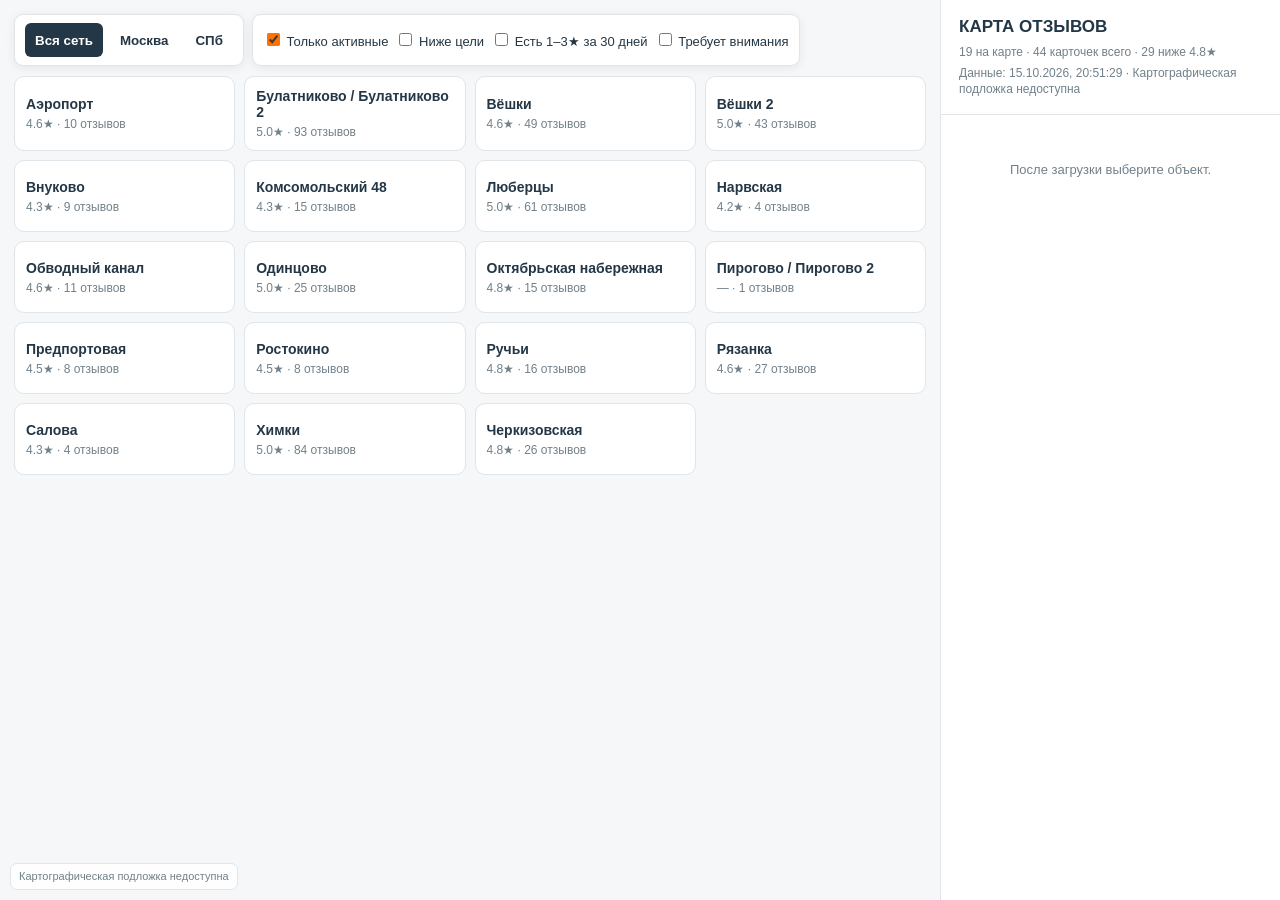
==== index.html @ 163bf8ac "Remove legacy Yandex JS fallback after Tiles migration" ====
<!doctype html>
<html lang="ru">
<head>
  <meta charset="utf-8">
  <meta name="viewport" content="width=device-width,initial-scale=1,viewport-fit=cover">
  <meta name="theme-color" content="#243746">
  <meta name="referrer" content="strict-origin-when-cross-origin">
  <link rel="preconnect" href="https://tiles.api-maps.yandex.ru" crossorigin>
  <link rel="preconnect" href="https://cdn.jsdelivr.net" crossorigin>
  <title>Карта отзывов</title>
  <style>
    :root{--navy:#243746;--orange:#ff7200;--text:#243746;--muted:#71808a;--line:#dfe5e9}
    *{box-sizing:border-box}
    html,body{margin:0;height:100%;font:13px/1.35 Arial,sans-serif;color:var(--text);background:#fff}
    body{overflow:hidden}
    .app{height:100%;display:grid;grid-template-columns:minmax(0,1fr) 340px}
    .map-wrap{position:relative;min-width:0;background:#edf1f3}
    #map{position:absolute;inset:0}
    .topbar{position:absolute;z-index:20;left:14px;top:14px;right:14px;display:flex;gap:8px;flex-wrap:wrap;pointer-events:none}
    .control{pointer-events:auto;background:#fff;border:1px solid var(--line);border-radius:9px;padding:8px 10px;box-shadow:0 2px 10px rgba(36,55,70,.08);display:flex;gap:7px;align-items:center}
    .control button{border:0;background:transparent;padding:7px 10px;border-radius:6px;color:var(--text);cursor:pointer;font-weight:700;min-height:34px}
    .control button.active{background:var(--navy);color:#fff}
    .control label{white-space:nowrap}.control input{accent-color:var(--orange)}
    .sidebar{border-left:1px solid var(--line);background:#fff;display:flex;flex-direction:column;min-width:0}
    .side-head{padding:16px 18px;border-bottom:1px solid var(--line)}
    .brand{font-weight:800;font-size:17px}.summary,.status{color:var(--muted);margin-top:5px;font-size:12px}
    .detail{padding:18px;overflow:auto;min-height:0}.empty{color:var(--muted);padding-top:28px;text-align:center}
    .name{font-size:19px;font-weight:800;margin-bottom:5px}
    .rating{display:flex;align-items:baseline;gap:8px;margin:12px 0}.rating strong{font-size:30px}.rating span{color:var(--muted)}
    .grid{display:grid;grid-template-columns:1fr auto;gap:8px 14px;margin:16px 0}.grid div:nth-child(odd){color:var(--muted)}
    .signal{border-radius:8px;padding:10px 12px;background:#fff3d6;color:#76590b;margin:12px 0}
    .links{display:flex;gap:8px;flex-wrap:wrap;margin-top:16px}.links a{display:inline-block;text-decoration:none;border-radius:7px;padding:9px 11px;font-weight:700}
    .links .primary{background:var(--orange);color:#fff}.links .secondary{background:#eef2f4;color:var(--text)}
    .marker{transform:translate(-50%,-50%);min-width:48px;height:38px;border:3px solid #fff;border-radius:21px;box-shadow:0 2px 8px rgba(0,0,0,.25);color:#fff;font:800 14px Arial;display:flex;flex-direction:column;justify-content:center;align-items:center;cursor:pointer;padding:2px 7px;user-select:none}
    .marker small{font-size:9px;font-weight:600;opacity:.92}.marker.green{background:#3f7d58}.marker.yellow{background:#c69728}.marker.orange{background:#d9772f}.marker.red{background:#b94a43}.marker.none{background:#77848d}
    .marker.selected{outline:3px solid var(--navy);outline-offset:2px}
    .loading{position:absolute;z-index:30;inset:0;background:linear-gradient(145deg,#f7f9fa,#edf2f4);display:flex;align-items:center;justify-content:center;padding:24px;transition:opacity .18s ease}
    .loading.done{opacity:0;pointer-events:none}.loader-card{width:min(430px,92%);background:#fff;border:1px solid var(--line);border-radius:16px;padding:26px;box-shadow:0 10px 32px rgba(36,55,70,.10);text-align:center}
    .spinner{width:42px;height:42px;margin:0 auto 16px;border-radius:50%;border:4px solid #e5eaed;border-top-color:var(--orange);animation:spin .8s linear infinite}
    .load-title{font-size:18px;font-weight:800}.load-sub{margin-top:7px;color:var(--muted);min-height:34px}.progress{height:7px;background:#edf1f3;border-radius:10px;overflow:hidden;margin-top:17px}.progress>div{height:100%;width:8%;background:var(--orange);transition:width .25s}
    .error{position:absolute;z-index:40;inset:20px;background:#fff;border:1px solid var(--line);border-radius:12px;padding:22px;overflow:auto}.hidden{display:none!important}
    .provider{position:absolute;z-index:15;left:10px;bottom:10px;background:rgba(255,255,255,.94);border:1px solid var(--line);border-radius:7px;padding:5px 8px;font-size:11px;color:var(--muted)}
    .yandex-branding{position:absolute;z-index:16;left:0;bottom:0;display:none;line-height:0}.yandex-branding.visible{display:block}.yandex-branding img{display:block;max-height:40px;width:auto}
    .open-in-maps{position:absolute;z-index:16;right:10px;bottom:10px;background:#fff;border:1px solid var(--line);border-radius:7px;padding:7px 9px;text-decoration:none;color:var(--text);font-weight:700;display:none}.open-in-maps.visible{display:block}
    .fallback-list{position:absolute;z-index:10;inset:0;background:#f5f7f8;padding:76px 14px 14px;overflow:auto}.fallback-grid{max-width:920px;margin:0 auto;display:grid;grid-template-columns:repeat(auto-fill,minmax(190px,1fr));gap:9px}
    .fallback-item{background:#fff;border:1px solid var(--line);border-radius:10px;padding:11px;text-align:left;cursor:pointer;color:var(--text);min-height:72px}.fallback-item.selected{outline:3px solid var(--navy);outline-offset:1px}.fallback-item strong{font-size:14px;display:block}.fallback-item span{display:block;margin-top:5px;color:var(--muted);font-size:12px}
    @keyframes spin{to{transform:rotate(360deg)}}@media(prefers-reduced-motion:reduce){.spinner{animation:none}}
    @media(max-width:760px){html,body{height:auto;min-height:100%;overflow:auto}.app{display:block;height:auto;min-height:100vh}.map-wrap{height:64vh;min-height:430px}.sidebar{border-left:0;border-top:1px solid var(--line);min-height:36vh}.topbar{left:8px;right:8px;top:8px;gap:6px}.control{max-width:100%;overflow:auto;padding:6px 8px}.control label{font-size:12px}.side-head{padding:13px 15px}.detail{padding:15px}}
  </style>
</head>
<body>
<div class="app">
  <div class="map-wrap">
    <div id="map"></div>
    <div id="fallbackList" class="fallback-list hidden"><div id="fallbackGrid" class="fallback-grid"></div></div>
    <a id="yandexLogo" class="yandex-branding" href="https://yandex.ru/maps/" target="_blank" rel="noopener" aria-label="Яндекс Карты"><img src="assets/yandex-logo.png" alt="Яндекс"></a>
    <a id="openMaps" class="open-in-maps" href="https://yandex.ru/maps/" target="_blank" rel="noopener">Открыть в Картах</a>
    <div id="provider" class="provider hidden"></div>
    <div id="loading" class="loading">
      <div class="loader-card">
        <div class="spinner"></div>
        <div id="loadTitle" class="load-title">Подготавливаю карту…</div>
        <div id="loadSub" class="load-sub">Загружаю данные.</div>
        <div class="progress"><div id="loadBar"></div></div>
      </div>
    </div>
    <div class="topbar">
      <div class="control" id="regions">
        <button data-region="all" class="active">Вся сеть</button>
        <button data-region="moscow">Москва</button>
        <button data-region="spb">СПб</button>
      </div>
      <div class="control">
        <label><input id="activeOnly" type="checkbox" checked> Только активные</label>
        <label><input id="below" type="checkbox"> Ниже цели</label>
        <label><input id="low30" type="checkbox"> Есть 1–3★ за 30 дней</label>
        <label><input id="attention" type="checkbox"> Требует внимания</label>
      </div>
    </div>
    <div id="error" class="error hidden"></div>
  </div>
  <aside class="sidebar">
    <div class="side-head">
      <div class="brand">КАРТА ОТЗЫВОВ</div>
      <div id="summary" class="summary">Загрузка данных…</div>
      <div id="status" class="status"></div>
    </div>
    <div id="detail" class="detail"><div class="empty">После загрузки выберите объект.</div></div>
  </aside>
</div>

<script type="module">
(() => {
  'use strict';
  const $=id=>document.getElementById(id);
  const REGION_VIEW={moscow:{center:[37.6173,55.7558],zoom:8.8},spb:{center:[30.3159,59.9391],zoom:8.8}};
  const state={data:null,map:null,maplibre:null,provider:'none',providerNote:'',markers:[],selected:null,region:'all'};
  const esc=v=>String(v==null?'':v).replace(/[&<>"']/g,m=>({'&':'&amp;','<':'&lt;','>':'&gt;','"':'&quot;',"'":'&#39;'}[m]));
  const sleep=ms=>new Promise(r=>setTimeout(r,ms));
  const setLoad=(title,pct,sub)=>{$('loadTitle').textContent=title;$('loadBar').style.width=Math.max(5,Math.min(100,Number(pct)||0))+'%';$('loadSub').textContent=sub||''};
  const providerNote=t=>{state.providerNote=t||'';$('provider').textContent=state.providerNote;$('provider').classList.toggle('hidden',!state.providerNote)};
  const urlFor=p=>'https://yandex.ru/maps/org/'+encodeURIComponent(String(p.id||''))+'/';
  const reviewsUrlFor=p=>urlFor(p)+'reviews/';

  async function loadData(){
    setLoad('Получаю объекты…',18,'Читаю последний опубликованный снимок.');
    const r=await fetch('map-data.json',{cache:'no-cache'});
    if(!r.ok)throw Error('Не удалось получить данные: HTTP '+r.status);
    const d=await r.json();
    if(d&&d.error)throw Error(String(d.error));
    if(!d||!Array.isArray(d.points)||!d.summary)throw Error('Неверный формат данных карты.');
    return d;
  }

  function applyOptions(){
    const o=state.data.options||{};
    $('activeOnly').checked=o.activeOnly!==false;
    state.region=['all','moscow','spb'].includes(String(o.region))?String(o.region):'all';
    [...$('regions').querySelectorAll('button[data-region]')].forEach(b=>b.classList.toggle('active',b.dataset.region===state.region));
  }

  function filtered(){
    const d=state.data;if(!d)return [];
    return d.points.filter(p=>{
      if(state.region!=='all'&&p.region!==state.region)return false;
      if($('activeOnly').checked&&!p.active)return false;
      if($('below').checked&&!(p.rating!=null&&p.rating<d.target))return false;
      if($('low30').checked&&!(Number(p.low30)>0))return false;
      if($('attention').checked&&!p.attention)return false;
      return true;
    });
  }

  function updateSummary(points){
    const sm=state.data.summary||{};
    $('summary').textContent=points.length+' на карте · '+Number(sm.total||state.data.points.length)+' карточек всего · '+Number(sm.below||0)+' ниже '+Number(state.data.target||4.8).toFixed(1)+'★';
    const parts=[];
    if(state.data.generatedAt){const dt=new Date(state.data.generatedAt);parts.push('Данные: '+dt.toLocaleString('ru-RU'))}
    if(state.providerNote)parts.push(state.providerNote);
    $('status').textContent=parts.join(' · ');
  }

  function selectPoint(p){
    state.selected=p;
    for(const x of state.markers)x.el&&x.el.classList.toggle('selected',String(x.p.id)===String(p.id));
    for(const x of $('fallbackGrid').querySelectorAll('[data-id]'))x.classList.toggle('selected',x.dataset.id===String(p.id));
    const rating=p.rating==null?'—':Number(p.rating).toFixed(1)+'★';
    $('detail').innerHTML=
      '<div class="name">'+esc(p.name)+'</div>'+
      '<div class="rating"><strong>'+rating+'</strong><span>'+(p.reviewCount==null?'нет данных':esc(p.reviewCount)+' отзывов')+'</span></div>'+
      '<div class="grid">'+
        '<div>Новых за 30 дней</div><b>'+Number(p.new30||0)+'</b>'+
        '<div>1–4★ за 30 дней</div><b>'+Number(p.below5_30||0)+'</b>'+
        '<div>1–3★ за 30 дней</div><b>'+Number(p.low30||0)+'</b>'+
        '<div>1–3★ без ответа</div><b>'+Number(p.lowNo||0)+'</b>'+
      '</div>'+
      (p.signal?'<div class="signal"><b>'+esc(p.signal)+'</b>'+(p.action?'<br>'+esc(p.action):'')+'</div>':'')+
      '<div class="links"><a class="primary" href="'+esc(p.url||urlFor(p))+'" target="_blank" rel="noopener">Открыть карточку</a>'+
      '<a class="secondary" href="'+esc(p.reviewsUrl||reviewsUrlFor(p))+'" target="_blank" rel="noopener">Отзывы</a></div>';
  }

  function markerElement(p){
    const el=document.createElement('button');el.type='button';el.className='marker '+(p.band||'none');el.title=p.name||'';
    el.innerHTML='<span>'+(p.rating==null?'—':Number(p.rating).toFixed(1))+'</span>'+(p.reviewCount==null?'':'<small>'+esc(p.reviewCount)+'</small>');
    el.addEventListener('click',()=>selectPoint(p));return el;
  }

  function clearMarkers(){
    for(const x of state.markers){try{x.marker.remove()}catch(_){}}
    state.markers=[];
  }

  function renderList(points){
    $('fallbackList').classList.remove('hidden');
    $('fallbackGrid').innerHTML='';
    for(const p of points){
      const b=document.createElement('button');b.type='button';b.className='fallback-item';b.dataset.id=String(p.id);
      b.innerHTML='<strong>'+esc(p.name)+'</strong><span>'+(p.rating==null?'—':Number(p.rating).toFixed(1)+'★')+(p.reviewCount==null?'':' · '+esc(p.reviewCount)+' отзывов')+'</span>';
      b.addEventListener('click',()=>selectPoint(p));$('fallbackGrid').appendChild(b);
    }
  }

  function fitMap(points,animate=true){
    if(!state.map||!points.length||state.provider==='list')return;
    if(points.length===1){state.map.easeTo({center:pcoord(points[0]),zoom:12,duration:animate?250:0});return}
    const b=new state.maplibre.LngLatBounds();for(const p of points)b.extend(pcoord(p));
    state.map.fitBounds(b,{padding:{top:78,bottom:52,left:42,right:42},maxZoom:13,duration:animate?330:0});
  }

  const pcoord=p=>[Number(p.coordinates[0]),Number(p.coordinates[1])];

  function render(){
    const points=filtered();clearMarkers();
    if(state.provider==='list')renderList(points);
    else{
      $('fallbackList').classList.add('hidden');
      for(const p of points){
        if(!Array.isArray(p.coordinates)||p.coordinates.length<2)continue;
        const el=markerElement(p);
        const marker=new state.maplibre.Marker({element:el,anchor:'center'}).setLngLat(pcoord(p)).addTo(state.map);
        state.markers.push({marker,p,el});
      }
    }
    updateSummary(points);return points;
  }

  function imageProbe(src,timeout=4500){
    return new Promise((resolve,reject)=>{
      const img=new Image();let done=false;
      const finish=ok=>{if(done)return;done=true;clearTimeout(timer);img.onload=img.onerror=null;ok?resolve(src):reject(Error('resource unavailable'))};
      img.onload=()=>finish(true);img.onerror=()=>finish(false);
      const timer=setTimeout(()=>finish(false),timeout);
      img.src=src+(src.includes('?')?'&':'?')+'_='+Date.now();
    });
  }
  function tileAt(lon,lat,z){
    const n=2**z,x=Math.floor((lon+180)/360*n),r=lat*Math.PI/180;
    return {x,y:Math.floor((1-Math.log(Math.tan(r)+1/Math.cos(r))/Math.PI)/2*n),z};
  }
  function yandexTileTemplate(key){
    return 'https://tiles.api-maps.yandex.ru/v1/tiles/?x={x}&y={y}&z={z}&lang=ru_RU&l=map&projection=web_mercator&apikey='+encodeURIComponent(key);
  }
  function yandexProbe(key){
    const t=tileAt(37.6173,55.7558,8);
    return yandexTileTemplate(key).replace('{x}',t.x).replace('{y}',t.y).replace('{z}',t.z);
  }

  async function loadMapLibre(){
    if(state.maplibre)return state.maplibre;
    setLoad('Подключаю карту…',38,'Загружаю MapLibre.');
    const css=document.createElement('link');css.rel='stylesheet';css.href='https://cdn.jsdelivr.net/npm/maplibre-gl@6.14.0/dist/maplibre-gl.css';document.head.appendChild(css);
    state.maplibre=await import('https://cdn.jsdelivr.net/npm/maplibre-gl@6.14.0/+esm');
    return state.maplibre;
  }

  async function initTiles(){
    const key=String(state.data.options?.yandexTilesApiKey||'').trim();
    if(!key)return false;
    try{
      await Promise.all([imageProbe('assets/yandex-logo.png',3500),imageProbe(yandexProbe(key),5500)]);
      await loadMapLibre();
    }catch(e){console.warn('Tiles preflight failed:',e);return false}

    const template=yandexTileTemplate(key);
    state.map=new state.maplibre.Map({
      container:'map',
      style:{version:8,sources:{yandex:{type:'raster',tiles:[template],tileSize:256,minzoom:0,maxzoom:20}},layers:[{id:'yandex',type:'raster',source:'yandex'}]},
      center:[37.6173,55.7558],zoom:8,maxZoom:18,attributionControl:false
    });
    state.map.addControl(new state.maplibre.NavigationControl({showCompass:false}),'top-right');
    state.provider='yandex-tiles';providerNote('Яндекс Карты · Tiles API');
    $('yandexLogo').classList.add('visible');$('openMaps').classList.add('visible');
    return true;
  }

  function showList(note){
    state.provider='list';providerNote(note||'Режим списка');
    $('yandexLogo').classList.remove('visible');$('openMaps').classList.remove('visible');
    render();
  }

  function bind(){
    $('regions').addEventListener('click',e=>{
      const b=e.target.closest('button[data-region]');if(!b)return;
      state.region=b.dataset.region;[...$('regions').querySelectorAll('button')].forEach(x=>x.classList.toggle('active',x===b));
      state.selected=null;$('detail').innerHTML='<div class="empty">Выберите объект.</div>';
      const points=render();
      if(state.provider==='yandex-tiles')fitMap(points,true);
    });
    for(const id of ['activeOnly','below','low30','attention'])$(id).addEventListener('change',()=>{
      state.selected=null;$('detail').innerHTML='<div class="empty">Выберите объект.</div>';
      const points=render();if(state.provider!=='list')fitMap(points,true);
    });
  }

  async function start(){
    bind();
    try{
      state.data=await loadData();applyOptions();
      if(state.data.enabled===false){showList('Карта отзывов отключена');$('loading').classList.add('hidden');return}

      const ok=await initTiles();
      if(!ok){showList('Картографическая подложка недоступна');$('loading').classList.add('hidden');return}

      setLoad('Рисую объекты…',80,state.providerNote);
      const points=render();fitMap(points,false);
      await sleep(80);setLoad('Готово',100,'');$('loading').classList.add('done');setTimeout(()=>$('loading').classList.add('hidden'),220);
    }catch(e){
      console.error(e);
      try{showList('Карта недоступна · показан список объектов');$('loading').classList.add('hidden')}catch(_){$('error').textContent=String(e);$('error').classList.remove('hidden')}
    }
  }
  start();
})();
</script>
</body>
</html>
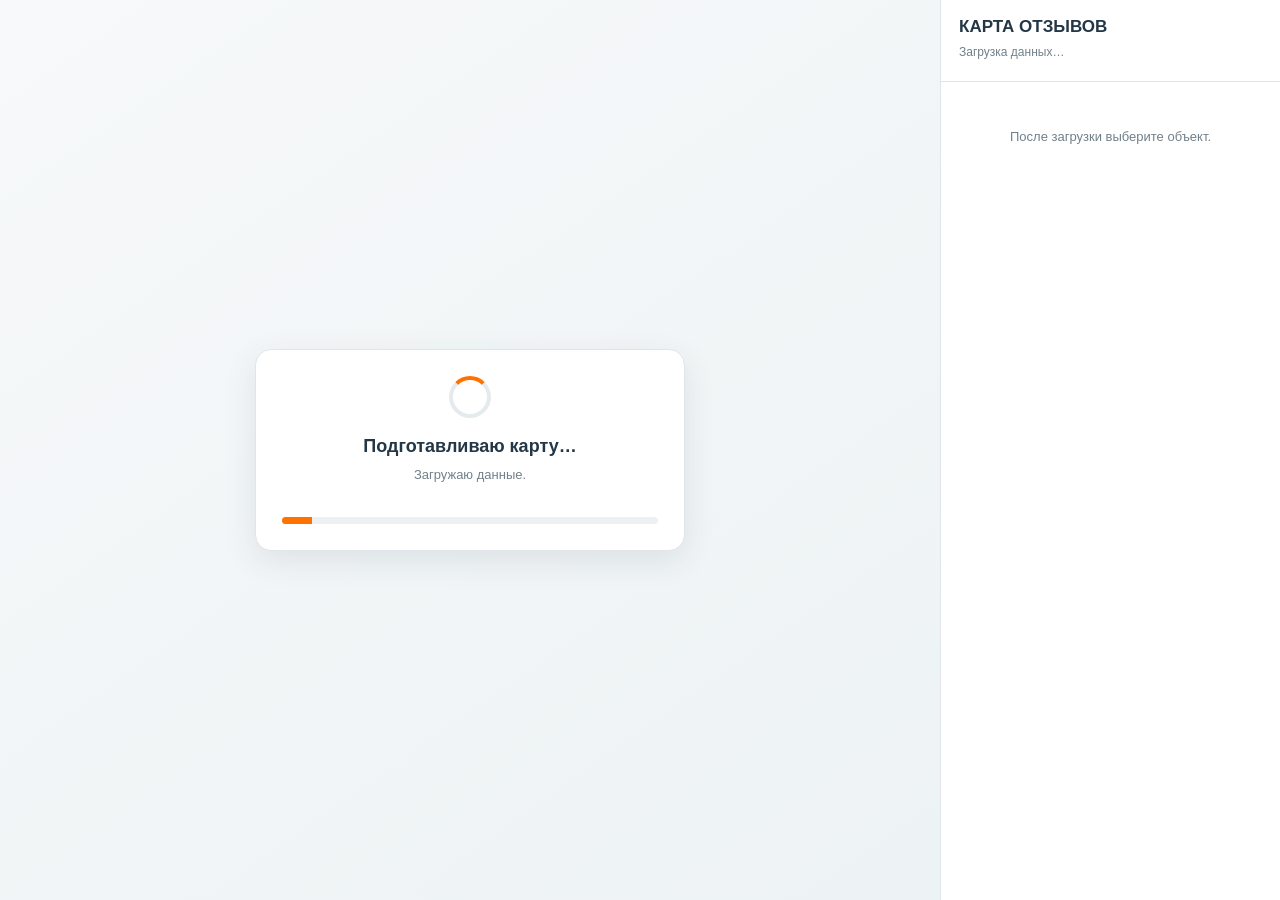
==== commit b8bd5a73: "Render Yandex Tiles with OpenLayers image tiles" ====
--- a/index.html
+++ b/index.html
@@ -7,33 +7,29 @@
   <meta name="referrer" content="strict-origin-when-cross-origin">
   <link rel="preconnect" href="https://tiles.api-maps.yandex.ru" crossorigin>
   <link rel="preconnect" href="https://cdn.jsdelivr.net" crossorigin>
+  <link rel="stylesheet" href="https://cdn.jsdelivr.net/npm/ol@10.10.0/ol.css">
   <title>Карта отзывов</title>
   <style>
     :root{--navy:#243746;--orange:#ff7200;--text:#243746;--muted:#71808a;--line:#dfe5e9}
     *{box-sizing:border-box}
     html,body{margin:0;height:100%;font:13px/1.35 Arial,sans-serif;color:var(--text);background:#fff}
-    body{overflow:hidden}
-    .app{height:100%;display:grid;grid-template-columns:minmax(0,1fr) 340px}
-    .map-wrap{position:relative;min-width:0;background:#edf1f3}
-    #map{position:absolute;inset:0}
+    body{overflow:hidden}.app{height:100%;display:grid;grid-template-columns:minmax(0,1fr) 340px}
+    .map-wrap{position:relative;min-width:0;background:#edf1f3}#map{position:absolute;inset:0}
     .topbar{position:absolute;z-index:20;left:14px;top:14px;right:14px;display:flex;gap:8px;flex-wrap:wrap;pointer-events:none}
     .control{pointer-events:auto;background:#fff;border:1px solid var(--line);border-radius:9px;padding:8px 10px;box-shadow:0 2px 10px rgba(36,55,70,.08);display:flex;gap:7px;align-items:center}
     .control button{border:0;background:transparent;padding:7px 10px;border-radius:6px;color:var(--text);cursor:pointer;font-weight:700;min-height:34px}
-    .control button.active{background:var(--navy);color:#fff}
-    .control label{white-space:nowrap}.control input{accent-color:var(--orange)}
-    .sidebar{border-left:1px solid var(--line);background:#fff;display:flex;flex-direction:column;min-width:0}
-    .side-head{padding:16px 18px;border-bottom:1px solid var(--line)}
-    .brand{font-weight:800;font-size:17px}.summary,.status{color:var(--muted);margin-top:5px;font-size:12px}
-    .detail{padding:18px;overflow:auto;min-height:0}.empty{color:var(--muted);padding-top:28px;text-align:center}
-    .name{font-size:19px;font-weight:800;margin-bottom:5px}
+    .control button.active{background:var(--navy);color:#fff}.control label{white-space:nowrap}.control input{accent-color:var(--orange)}
+    .sidebar{border-left:1px solid var(--line);background:#fff;display:flex;flex-direction:column;min-width:0}.side-head{padding:16px 18px;border-bottom:1px solid var(--line)}
+    .brand{font-weight:800;font-size:17px}.summary,.status{color:var(--muted);margin-top:5px;font-size:12px}.detail{padding:18px;overflow:auto;min-height:0}
+    .empty{color:var(--muted);padding-top:28px;text-align:center}.name{font-size:19px;font-weight:800;margin-bottom:5px}
     .rating{display:flex;align-items:baseline;gap:8px;margin:12px 0}.rating strong{font-size:30px}.rating span{color:var(--muted)}
     .grid{display:grid;grid-template-columns:1fr auto;gap:8px 14px;margin:16px 0}.grid div:nth-child(odd){color:var(--muted)}
     .signal{border-radius:8px;padding:10px 12px;background:#fff3d6;color:#76590b;margin:12px 0}
     .links{display:flex;gap:8px;flex-wrap:wrap;margin-top:16px}.links a{display:inline-block;text-decoration:none;border-radius:7px;padding:9px 11px;font-weight:700}
     .links .primary{background:var(--orange);color:#fff}.links .secondary{background:#eef2f4;color:var(--text)}
-    .marker{transform:translate(-50%,-50%);min-width:48px;height:38px;border:3px solid #fff;border-radius:21px;box-shadow:0 2px 8px rgba(0,0,0,.25);color:#fff;font:800 14px Arial;display:flex;flex-direction:column;justify-content:center;align-items:center;cursor:pointer;padding:2px 7px;user-select:none}
+    .marker{min-width:48px;height:38px;border:3px solid #fff;border-radius:21px;box-shadow:0 2px 8px rgba(0,0,0,.25);color:#fff;font:800 14px Arial;display:flex;flex-direction:column;justify-content:center;align-items:center;cursor:pointer;padding:2px 7px;user-select:none;transform:translate(-50%,-50%)}
     .marker small{font-size:9px;font-weight:600;opacity:.92}.marker.green{background:#3f7d58}.marker.yellow{background:#c69728}.marker.orange{background:#d9772f}.marker.red{background:#b94a43}.marker.none{background:#77848d}
-    .marker.selected{outline:3px solid var(--navy);outline-offset:2px}
+    .marker.selected{outline:3px solid var(--navy);outline-offset:2px;z-index:30}
     .loading{position:absolute;z-index:30;inset:0;background:linear-gradient(145deg,#f7f9fa,#edf2f4);display:flex;align-items:center;justify-content:center;padding:24px;transition:opacity .18s ease}
     .loading.done{opacity:0;pointer-events:none}.loader-card{width:min(430px,92%);background:#fff;border:1px solid var(--line);border-radius:16px;padding:26px;box-shadow:0 10px 32px rgba(36,55,70,.10);text-align:center}
     .spinner{width:42px;height:42px;margin:0 auto 16px;border-radius:50%;border:4px solid #e5eaed;border-top-color:var(--orange);animation:spin .8s linear infinite}
@@ -44,6 +40,7 @@
     .open-in-maps{position:absolute;z-index:16;right:10px;bottom:10px;background:#fff;border:1px solid var(--line);border-radius:7px;padding:7px 9px;text-decoration:none;color:var(--text);font-weight:700;display:none}.open-in-maps.visible{display:block}
     .fallback-list{position:absolute;z-index:10;inset:0;background:#f5f7f8;padding:76px 14px 14px;overflow:auto}.fallback-grid{max-width:920px;margin:0 auto;display:grid;grid-template-columns:repeat(auto-fill,minmax(190px,1fr));gap:9px}
     .fallback-item{background:#fff;border:1px solid var(--line);border-radius:10px;padding:11px;text-align:left;cursor:pointer;color:var(--text);min-height:72px}.fallback-item.selected{outline:3px solid var(--navy);outline-offset:1px}.fallback-item strong{font-size:14px;display:block}.fallback-item span{display:block;margin-top:5px;color:var(--muted);font-size:12px}
+    .ol-zoom{top:auto!important;right:10px!important;left:auto!important;bottom:56px!important}.ol-control button{background:rgba(255,255,255,.96)!important;color:var(--text)!important;border:1px solid var(--line)!important}.ol-attribution{display:none!important}
     @keyframes spin{to{transform:rotate(360deg)}}@media(prefers-reduced-motion:reduce){.spinner{animation:none}}
     @media(max-width:760px){html,body{height:auto;min-height:100%;overflow:auto}.app{display:block;height:auto;min-height:100vh}.map-wrap{height:64vh;min-height:430px}.sidebar{border-left:0;border-top:1px solid var(--line);min-height:36vh}.topbar{left:8px;right:8px;top:8px;gap:6px}.control{max-width:100%;overflow:auto;padding:6px 8px}.control label{font-size:12px}.side-head{padding:13px 15px}.detail{padding:15px}}
   </style>
@@ -51,245 +48,45 @@
 <body>
 <div class="app">
   <div class="map-wrap">
-    <div id="map"></div>
-    <div id="fallbackList" class="fallback-list hidden"><div id="fallbackGrid" class="fallback-grid"></div></div>
+    <div id="map"></div><div id="fallbackList" class="fallback-list hidden"><div id="fallbackGrid" class="fallback-grid"></div></div>
     <a id="yandexLogo" class="yandex-branding" href="https://yandex.ru/maps/" target="_blank" rel="noopener" aria-label="Яндекс Карты"><img src="assets/yandex-logo.png" alt="Яндекс"></a>
-    <a id="openMaps" class="open-in-maps" href="https://yandex.ru/maps/" target="_blank" rel="noopener">Открыть в Картах</a>
-    <div id="provider" class="provider hidden"></div>
-    <div id="loading" class="loading">
-      <div class="loader-card">
-        <div class="spinner"></div>
-        <div id="loadTitle" class="load-title">Подготавливаю карту…</div>
-        <div id="loadSub" class="load-sub">Загружаю данные.</div>
-        <div class="progress"><div id="loadBar"></div></div>
-      </div>
-    </div>
-    <div class="topbar">
-      <div class="control" id="regions">
-        <button data-region="all" class="active">Вся сеть</button>
-        <button data-region="moscow">Москва</button>
-        <button data-region="spb">СПб</button>
-      </div>
-      <div class="control">
-        <label><input id="activeOnly" type="checkbox" checked> Только активные</label>
-        <label><input id="below" type="checkbox"> Ниже цели</label>
-        <label><input id="low30" type="checkbox"> Есть 1–3★ за 30 дней</label>
-        <label><input id="attention" type="checkbox"> Требует внимания</label>
-      </div>
-    </div>
-    <div id="error" class="error hidden"></div>
+    <a id="openMaps" class="open-in-maps" href="https://yandex.ru/maps/" target="_blank" rel="noopener">Открыть в Картах</a><div id="provider" class="provider hidden"></div>
+    <div id="loading" class="loading"><div class="loader-card"><div class="spinner"></div><div id="loadTitle" class="load-title">Подготавливаю карту…</div><div id="loadSub" class="load-sub">Загружаю данные.</div><div class="progress"><div id="loadBar"></div></div></div></div>
+    <div class="topbar"><div class="control" id="regions"><button data-region="all" class="active">Вся сеть</button><button data-region="moscow">Москва</button><button data-region="spb">СПб</button></div><div class="control"><label><input id="activeOnly" type="checkbox" checked> Только активные</label><label><input id="below" type="checkbox"> Ниже цели</label><label><input id="low30" type="checkbox"> Есть 1–3★ за 30 дней</label><label><input id="attention" type="checkbox"> Требует внимания</label></div></div><div id="error" class="error hidden"></div>
   </div>
-  <aside class="sidebar">
-    <div class="side-head">
-      <div class="brand">КАРТА ОТЗЫВОВ</div>
-      <div id="summary" class="summary">Загрузка данных…</div>
-      <div id="status" class="status"></div>
-    </div>
-    <div id="detail" class="detail"><div class="empty">После загрузки выберите объект.</div></div>
-  </aside>
+  <aside class="sidebar"><div class="side-head"><div class="brand">КАРТА ОТЗЫВОВ</div><div id="summary" class="summary">Загрузка данных…</div><div id="status" class="status"></div></div><div id="detail" class="detail"><div class="empty">После загрузки выберите объект.</div></div></aside>
 </div>
-
 <script type="module">
+import Map from 'https://cdn.jsdelivr.net/npm/ol@10.10.0/Map.js/+esm';
+import View from 'https://cdn.jsdelivr.net/npm/ol@10.10.0/View.js/+esm';
+import TileLayer from 'https://cdn.jsdelivr.net/npm/ol@10.10.0/layer/Tile.js/+esm';
+import XYZ from 'https://cdn.jsdelivr.net/npm/ol@10.10.0/source/XYZ.js/+esm';
+import Overlay from 'https://cdn.jsdelivr.net/npm/ol@10.10.0/Overlay.js/+esm';
+import {fromLonLat} from 'https://cdn.jsdelivr.net/npm/ol@10.10.0/proj.js/+esm';
+import {boundingExtent} from 'https://cdn.jsdelivr.net/npm/ol@10.10.0/extent.js/+esm';
 (() => {
   'use strict';
-  const $=id=>document.getElementById(id);
-  const REGION_VIEW={moscow:{center:[37.6173,55.7558],zoom:8.8},spb:{center:[30.3159,59.9391],zoom:8.8}};
-  const state={data:null,map:null,maplibre:null,provider:'none',providerNote:'',markers:[],selected:null,region:'all'};
-  const esc=v=>String(v==null?'':v).replace(/[&<>"']/g,m=>({'&':'&amp;','<':'&lt;','>':'&gt;','"':'&quot;',"'":'&#39;'}[m]));
-  const sleep=ms=>new Promise(r=>setTimeout(r,ms));
-  const setLoad=(title,pct,sub)=>{$('loadTitle').textContent=title;$('loadBar').style.width=Math.max(5,Math.min(100,Number(pct)||0))+'%';$('loadSub').textContent=sub||''};
-  const providerNote=t=>{state.providerNote=t||'';$('provider').textContent=state.providerNote;$('provider').classList.toggle('hidden',!state.providerNote)};
-  const urlFor=p=>'https://yandex.ru/maps/org/'+encodeURIComponent(String(p.id||''))+'/';
-  const reviewsUrlFor=p=>urlFor(p)+'reviews/';
-
-  async function loadData(){
-    setLoad('Получаю объекты…',18,'Читаю последний опубликованный снимок.');
-    const r=await fetch('map-data.json',{cache:'no-cache'});
-    if(!r.ok)throw Error('Не удалось получить данные: HTTP '+r.status);
-    const d=await r.json();
-    if(d&&d.error)throw Error(String(d.error));
-    if(!d||!Array.isArray(d.points)||!d.summary)throw Error('Неверный формат данных карты.');
-    return d;
-  }
-
-  function applyOptions(){
-    const o=state.data.options||{};
-    $('activeOnly').checked=o.activeOnly!==false;
-    state.region=['all','moscow','spb'].includes(String(o.region))?String(o.region):'all';
-    [...$('regions').querySelectorAll('button[data-region]')].forEach(b=>b.classList.toggle('active',b.dataset.region===state.region));
-  }
-
-  function filtered(){
-    const d=state.data;if(!d)return [];
-    return d.points.filter(p=>{
-      if(state.region!=='all'&&p.region!==state.region)return false;
-      if($('activeOnly').checked&&!p.active)return false;
-      if($('below').checked&&!(p.rating!=null&&p.rating<d.target))return false;
-      if($('low30').checked&&!(Number(p.low30)>0))return false;
-      if($('attention').checked&&!p.attention)return false;
-      return true;
-    });
-  }
-
-  function updateSummary(points){
-    const sm=state.data.summary||{};
-    $('summary').textContent=points.length+' на карте · '+Number(sm.total||state.data.points.length)+' карточек всего · '+Number(sm.below||0)+' ниже '+Number(state.data.target||4.8).toFixed(1)+'★';
-    const parts=[];
-    if(state.data.generatedAt){const dt=new Date(state.data.generatedAt);parts.push('Данные: '+dt.toLocaleString('ru-RU'))}
-    if(state.providerNote)parts.push(state.providerNote);
-    $('status').textContent=parts.join(' · ');
-  }
-
-  function selectPoint(p){
-    state.selected=p;
-    for(const x of state.markers)x.el&&x.el.classList.toggle('selected',String(x.p.id)===String(p.id));
-    for(const x of $('fallbackGrid').querySelectorAll('[data-id]'))x.classList.toggle('selected',x.dataset.id===String(p.id));
-    const rating=p.rating==null?'—':Number(p.rating).toFixed(1)+'★';
-    $('detail').innerHTML=
-      '<div class="name">'+esc(p.name)+'</div>'+
-      '<div class="rating"><strong>'+rating+'</strong><span>'+(p.reviewCount==null?'нет данных':esc(p.reviewCount)+' отзывов')+'</span></div>'+
-      '<div class="grid">'+
-        '<div>Новых за 30 дней</div><b>'+Number(p.new30||0)+'</b>'+
-        '<div>1–4★ за 30 дней</div><b>'+Number(p.below5_30||0)+'</b>'+
-        '<div>1–3★ за 30 дней</div><b>'+Number(p.low30||0)+'</b>'+
-        '<div>1–3★ без ответа</div><b>'+Number(p.lowNo||0)+'</b>'+
-      '</div>'+
-      (p.signal?'<div class="signal"><b>'+esc(p.signal)+'</b>'+(p.action?'<br>'+esc(p.action):'')+'</div>':'')+
-      '<div class="links"><a class="primary" href="'+esc(p.url||urlFor(p))+'" target="_blank" rel="noopener">Открыть карточку</a>'+
-      '<a class="secondary" href="'+esc(p.reviewsUrl||reviewsUrlFor(p))+'" target="_blank" rel="noopener">Отзывы</a></div>';
-  }
-
-  function markerElement(p){
-    const el=document.createElement('button');el.type='button';el.className='marker '+(p.band||'none');el.title=p.name||'';
-    el.innerHTML='<span>'+(p.rating==null?'—':Number(p.rating).toFixed(1))+'</span>'+(p.reviewCount==null?'':'<small>'+esc(p.reviewCount)+'</small>');
-    el.addEventListener('click',()=>selectPoint(p));return el;
-  }
-
-  function clearMarkers(){
-    for(const x of state.markers){try{x.marker.remove()}catch(_){}}
-    state.markers=[];
-  }
-
-  function renderList(points){
-    $('fallbackList').classList.remove('hidden');
-    $('fallbackGrid').innerHTML='';
-    for(const p of points){
-      const b=document.createElement('button');b.type='button';b.className='fallback-item';b.dataset.id=String(p.id);
-      b.innerHTML='<strong>'+esc(p.name)+'</strong><span>'+(p.rating==null?'—':Number(p.rating).toFixed(1)+'★')+(p.reviewCount==null?'':' · '+esc(p.reviewCount)+' отзывов')+'</span>';
-      b.addEventListener('click',()=>selectPoint(p));$('fallbackGrid').appendChild(b);
-    }
-  }
-
-  function fitMap(points,animate=true){
-    if(!state.map||!points.length||state.provider==='list')return;
-    if(points.length===1){state.map.easeTo({center:pcoord(points[0]),zoom:12,duration:animate?250:0});return}
-    const b=new state.maplibre.LngLatBounds();for(const p of points)b.extend(pcoord(p));
-    state.map.fitBounds(b,{padding:{top:78,bottom:52,left:42,right:42},maxZoom:13,duration:animate?330:0});
-  }
-
-  const pcoord=p=>[Number(p.coordinates[0]),Number(p.coordinates[1])];
-
-  function render(){
-    const points=filtered();clearMarkers();
-    if(state.provider==='list')renderList(points);
-    else{
-      $('fallbackList').classList.add('hidden');
-      for(const p of points){
-        if(!Array.isArray(p.coordinates)||p.coordinates.length<2)continue;
-        const el=markerElement(p);
-        const marker=new state.maplibre.Marker({element:el,anchor:'center'}).setLngLat(pcoord(p)).addTo(state.map);
-        state.markers.push({marker,p,el});
-      }
-    }
-    updateSummary(points);return points;
-  }
-
-  function imageProbe(src,timeout=4500){
-    return new Promise((resolve,reject)=>{
-      const img=new Image();let done=false;
-      const finish=ok=>{if(done)return;done=true;clearTimeout(timer);img.onload=img.onerror=null;ok?resolve(src):reject(Error('resource unavailable'))};
-      img.onload=()=>finish(true);img.onerror=()=>finish(false);
-      const timer=setTimeout(()=>finish(false),timeout);
-      img.src=src+(src.includes('?')?'&':'?')+'_='+Date.now();
-    });
-  }
-  function tileAt(lon,lat,z){
-    const n=2**z,x=Math.floor((lon+180)/360*n),r=lat*Math.PI/180;
-    return {x,y:Math.floor((1-Math.log(Math.tan(r)+1/Math.cos(r))/Math.PI)/2*n),z};
-  }
-  function yandexTileTemplate(key){
-    return 'https://tiles.api-maps.yandex.ru/v1/tiles/?x={x}&y={y}&z={z}&lang=ru_RU&l=map&projection=web_mercator&apikey='+encodeURIComponent(key);
-  }
-  function yandexProbe(key){
-    const t=tileAt(37.6173,55.7558,8);
-    return yandexTileTemplate(key).replace('{x}',t.x).replace('{y}',t.y).replace('{z}',t.z);
-  }
-
-  async function loadMapLibre(){
-    if(state.maplibre)return state.maplibre;
-    setLoad('Подключаю карту…',38,'Загружаю MapLibre.');
-    const css=document.createElement('link');css.rel='stylesheet';css.href='https://cdn.jsdelivr.net/npm/maplibre-gl@6.14.0/dist/maplibre-gl.css';document.head.appendChild(css);
-    state.maplibre=await import('https://cdn.jsdelivr.net/npm/maplibre-gl@6.14.0/+esm');
-    return state.maplibre;
-  }
-
-  async function initTiles(){
-    const key=String(state.data.options?.yandexTilesApiKey||'').trim();
-    if(!key)return false;
-    try{
-      await Promise.all([imageProbe('assets/yandex-logo.png',3500),imageProbe(yandexProbe(key),5500)]);
-      await loadMapLibre();
-    }catch(e){console.warn('Tiles preflight failed:',e);return false}
-
-    const template=yandexTileTemplate(key);
-    state.map=new state.maplibre.Map({
-      container:'map',
-      style:{version:8,sources:{yandex:{type:'raster',tiles:[template],tileSize:256,minzoom:0,maxzoom:20}},layers:[{id:'yandex',type:'raster',source:'yandex'}]},
-      center:[37.6173,55.7558],zoom:8,maxZoom:18,attributionControl:false
-    });
-    state.map.addControl(new state.maplibre.NavigationControl({showCompass:false}),'top-right');
-    state.provider='yandex-tiles';providerNote('Яндекс Карты · Tiles API');
-    $('yandexLogo').classList.add('visible');$('openMaps').classList.add('visible');
-    return true;
-  }
-
-  function showList(note){
-    state.provider='list';providerNote(note||'Режим списка');
-    $('yandexLogo').classList.remove('visible');$('openMaps').classList.remove('visible');
-    render();
-  }
-
-  function bind(){
-    $('regions').addEventListener('click',e=>{
-      const b=e.target.closest('button[data-region]');if(!b)return;
-      state.region=b.dataset.region;[...$('regions').querySelectorAll('button')].forEach(x=>x.classList.toggle('active',x===b));
-      state.selected=null;$('detail').innerHTML='<div class="empty">Выберите объект.</div>';
-      const points=render();
-      if(state.provider==='yandex-tiles')fitMap(points,true);
-    });
-    for(const id of ['activeOnly','below','low30','attention'])$(id).addEventListener('change',()=>{
-      state.selected=null;$('detail').innerHTML='<div class="empty">Выберите объект.</div>';
-      const points=render();if(state.provider!=='list')fitMap(points,true);
-    });
-  }
-
-  async function start(){
-    bind();
-    try{
-      state.data=await loadData();applyOptions();
-      if(state.data.enabled===false){showList('Карта отзывов отключена');$('loading').classList.add('hidden');return}
-
-      const ok=await initTiles();
-      if(!ok){showList('Картографическая подложка недоступна');$('loading').classList.add('hidden');return}
-
-      setLoad('Рисую объекты…',80,state.providerNote);
-      const points=render();fitMap(points,false);
-      await sleep(80);setLoad('Готово',100,'');$('loading').classList.add('done');setTimeout(()=>$('loading').classList.add('hidden'),220);
-    }catch(e){
-      console.error(e);
-      try{showList('Карта недоступна · показан список объектов');$('loading').classList.add('hidden')}catch(_){$('error').textContent=String(e);$('error').classList.remove('hidden')}
-    }
-  }
+  const $=id=>document.getElementById(id),REGION_VIEW={moscow:{center:[37.6173,55.7558],zoom:8.8},spb:{center:[30.3159,59.9391],zoom:8.8}},state={data:null,map:null,source:null,overlays:[],selected:null,region:'all',providerNote:''};
+  const esc=v=>String(v==null?'':v).replace(/[&<>"']/g,m=>({'&':'&amp;','<':'&lt;','>':'&gt;','"':'&quot;',"'":'&#39;'}[m])),sleep=ms=>new Promise(r=>setTimeout(r,ms)),setLoad=(t,p,s)=>{$('loadTitle').textContent=t;$('loadBar').style.width=Math.max(5,Math.min(100,Number(p)||0))+'%';$('loadSub').textContent=s||''},providerNote=t=>{state.providerNote=t||'';$('provider').textContent=state.providerNote;$('provider').classList.toggle('hidden',!state.providerNote)};
+  const urlFor=p=>'https://yandex.ru/maps/org/'+encodeURIComponent(String(p.id||''))+'/',reviewsUrlFor=p=>urlFor(p)+'reviews/';
+  async function loadData(){setLoad('Получаю объекты…',18,'Читаю последний опубликованный снимок.');const r=await fetch('map-data.json',{cache:'no-cache'});if(!r.ok)throw Error('Не удалось получить данные: HTTP '+r.status);const d=await r.json();if(d&&d.error)throw Error(String(d.error));if(!d||!Array.isArray(d.points)||!d.summary)throw Error('Неверный формат данных карты.');return d}
+  function applyOptions(){const o=state.data.options||{};$('activeOnly').checked=o.activeOnly!==false;state.region=['all','moscow','spb'].includes(String(o.region))?String(o.region):'all';[...$('regions').querySelectorAll('button[data-region]')].forEach(b=>b.classList.toggle('active',b.dataset.region===state.region))}
+  function filtered(){const d=state.data;if(!d)return[];return d.points.filter(p=>{if(state.region!=='all'&&p.region!==state.region)return false;if($('activeOnly').checked&&!p.active)return false;if($('below').checked&&!(p.rating!=null&&p.rating<d.target))return false;if($('low30').checked&&!(Number(p.low30)>0))return false;if($('attention').checked&&!p.attention)return false;return Array.isArray(p.coordinates)&&p.coordinates.length>=2})}
+  function updateSummary(points){const sm=state.data.summary||{};$('summary').textContent=points.length+' на карте · '+Number(sm.total||state.data.points.length)+' карточек всего · '+Number(sm.below||0)+' ниже '+Number(state.data.target||4.8).toFixed(1)+'★';const parts=[];if(state.data.generatedAt){const dt=new Date(state.data.generatedAt);parts.push('Данные: '+dt.toLocaleString('ru-RU'))}if(state.providerNote)parts.push(state.providerNote);$('status').textContent=parts.join(' · ')}
+  function selectPoint(p){state.selected=p;for(const x of state.overlays)x.el.classList.toggle('selected',String(x.p.id)===String(p.id));for(const x of $('fallbackGrid').querySelectorAll('[data-id]'))x.classList.toggle('selected',x.dataset.id===String(p.id));const rating=p.rating==null?'—':Number(p.rating).toFixed(1)+'★';$('detail').innerHTML='<div class="name">'+esc(p.name)+'</div><div class="rating"><strong>'+rating+'</strong><span>'+(p.reviewCount==null?'нет данных':esc(p.reviewCount)+' отзывов')+'</span></div><div class="grid"><div>Новых за 30 дней</div><b>'+Number(p.new30||0)+'</b><div>1–4★ за 30 дней</div><b>'+Number(p.below5_30||0)+'</b><div>1–3★ за 30 дней</div><b>'+Number(p.low30||0)+'</b><div>1–3★ без ответа</div><b>'+Number(p.lowNo||0)+'</b></div>'+(p.signal?'<div class="signal"><b>'+esc(p.signal)+'</b>'+(p.action?'<br>'+esc(p.action):'')+'</div>':'')+'<div class="links"><a class="primary" href="'+esc(urlFor(p))+'" target="_blank" rel="noopener">Открыть карточку</a><a class="secondary" href="'+esc(reviewsUrlFor(p))+'" target="_blank" rel="noopener">Отзывы</a></div>'}
+  function markerElement(p){const el=document.createElement('button');el.type='button';el.className='marker '+(p.band||'none');el.title=p.name||'';el.innerHTML='<span>'+(p.rating==null?'—':Number(p.rating).toFixed(1))+'</span>'+(p.reviewCount==null?'':'<small>'+esc(p.reviewCount)+'</small>');el.addEventListener('click',()=>selectPoint(p));return el}
+  function clearOverlays(){if(!state.map){state.overlays=[];return}for(const x of state.overlays){try{state.map.removeOverlay(x.overlay)}catch(_){}}state.overlays=[]}
+  function renderList(points){$('fallbackList').classList.remove('hidden');$('fallbackGrid').innerHTML='';for(const p of points){const b=document.createElement('button');b.type='button';b.className='fallback-item';b.dataset.id=String(p.id);b.innerHTML='<strong>'+esc(p.name)+'</strong><span>'+(p.rating==null?'—':Number(p.rating).toFixed(1)+'★')+(p.reviewCount==null?'':' · '+esc(p.reviewCount)+' отзывов')+'</span>';b.addEventListener('click',()=>selectPoint(p));$('fallbackGrid').appendChild(b)}}
+  function renderMarkers(){clearOverlays();const points=filtered();$('fallbackList').classList.add('hidden');for(const p of points){const el=markerElement(p),overlay=new Overlay({element:el,position:fromLonLat([Number(p.coordinates[0]),Number(p.coordinates[1])]),positioning:'center-center',stopEvent:true});state.map.addOverlay(overlay);state.overlays.push({overlay,p,el})}updateSummary(points);return points}
+  function fitMap(points,animate=true){if(!state.map||!points.length)return;const view=state.map.getView();if(points.length===1){view.animate({center:fromLonLat([Number(points[0].coordinates[0]),Number(points[0].coordinates[1])]),zoom:12,duration:animate?250:0});return}const coords=points.map(p=>fromLonLat([Number(p.coordinates[0]),Number(p.coordinates[1])]));view.fit(boundingExtent(coords),{padding:[78,55,52,45],maxZoom:13,duration:animate?330:0})}
+  function imageProbe(src,timeout=5000){return new Promise((resolve,reject)=>{const img=new Image();let done=false;const finish=ok=>{if(done)return;done=true;clearTimeout(timer);img.onload=img.onerror=null;ok?resolve(src):reject(Error('resource unavailable'))};img.onload=()=>finish(true);img.onerror=()=>finish(false);const timer=setTimeout(()=>finish(false),timeout);img.src=src+(src.includes('?')?'&':'?')+'_='+Date.now()})}
+  function tileAt(lon,lat,z){const n=2**z,x=Math.floor((lon+180)/360*n),r=lat*Math.PI/180;return{x,y:Math.floor((1-Math.log(Math.tan(r)+1/Math.cos(r))/Math.PI)/2*n),z}}
+  function tileTemplate(key){return'https://tiles.api-maps.yandex.ru/v1/tiles/?x={x}&y={y}&z={z}&lang=ru_RU&l=map&projection=web_mercator&apikey='+encodeURIComponent(key)}
+  function probeUrl(key){const t=tileAt(37.6173,55.7558,8);return tileTemplate(key).replace('{x}',t.x).replace('{y}',t.y).replace('{z}',t.z)}
+  async function initMap(){const key=String(state.data.options?.yandexTilesApiKey||'').trim();if(!key)throw Error('Ключ Яндекс Tiles API не настроен.');await Promise.all([imageProbe('assets/yandex-logo.png',3500),imageProbe(probeUrl(key),5500)]);let tileErrors=0,tileLoads=0;state.source=new XYZ({url:tileTemplate(key),projection:'EPSG:3857',crossOrigin:null,referrerPolicy:'strict-origin-when-cross-origin',minZoom:0,maxZoom:20,tileSize:256,wrapX:true,transition:100,tileLoadFunction:(tile,src)=>{const img=tile.getImage();img.removeAttribute('crossorigin');img.referrerPolicy='strict-origin-when-cross-origin';img.src=src}});state.source.on('tileloadend',()=>{tileLoads++});state.source.on('tileloaderror',()=>{tileErrors++;if(tileErrors>=5&&tileLoads===0)setTimeout(()=>showList('Подложка Яндекс недоступна'),0)});state.map=new Map({target:'map',layers:[new TileLayer({source:state.source,preload:1})],view:new View({center:fromLonLat([37.6173,55.7558]),zoom:8,minZoom:2,maxZoom:18}),controls:[]});providerNote('Яндекс Карты · Tiles API');$('yandexLogo').classList.add('visible');$('openMaps').classList.add('visible')}
+  function showList(note){if(state.map){try{state.map.setTarget(null)}catch(_){}state.map=null}clearOverlays();providerNote(note||'Режим списка');$('yandexLogo').classList.remove('visible');$('openMaps').classList.remove('visible');const points=filtered();renderList(points);updateSummary(points)}
+  function bind(){$('regions').addEventListener('click',e=>{const b=e.target.closest('button[data-region]');if(!b)return;state.region=b.dataset.region;[...$('regions').querySelectorAll('button')].forEach(x=>x.classList.toggle('active',x===b));state.selected=null;$('detail').innerHTML='<div class="empty">Выберите объект.</div>';if(state.map){const points=renderMarkers();fitMap(points,true)}else{const points=filtered();renderList(points);updateSummary(points)}});for(const id of ['activeOnly','below','low30','attention'])$(id).addEventListener('change',()=>{state.selected=null;$('detail').innerHTML='<div class="empty">Выберите объект.</div>';if(state.map){const points=renderMarkers();fitMap(points,true)}else{const points=filtered();renderList(points);updateSummary(points)}})}
+  async function start(){bind();try{state.data=await loadData();applyOptions();if(state.data.enabled===false){showList('Карта отзывов отключена');$('loading').classList.add('hidden');return}setLoad('Подключаю карту…',42,'Загружаю подложку Яндекс.');await initMap();setLoad('Рисую объекты…',82,state.providerNote);const points=renderMarkers();fitMap(points,false);await sleep(80);setLoad('Готово',100,'');$('loading').classList.add('done');setTimeout(()=>$('loading').classList.add('hidden'),220)}catch(e){console.error(e);showList('Карта недоступна · показан список объектов');$('loading').classList.add('hidden')}}
   start();
 })();
 </script>
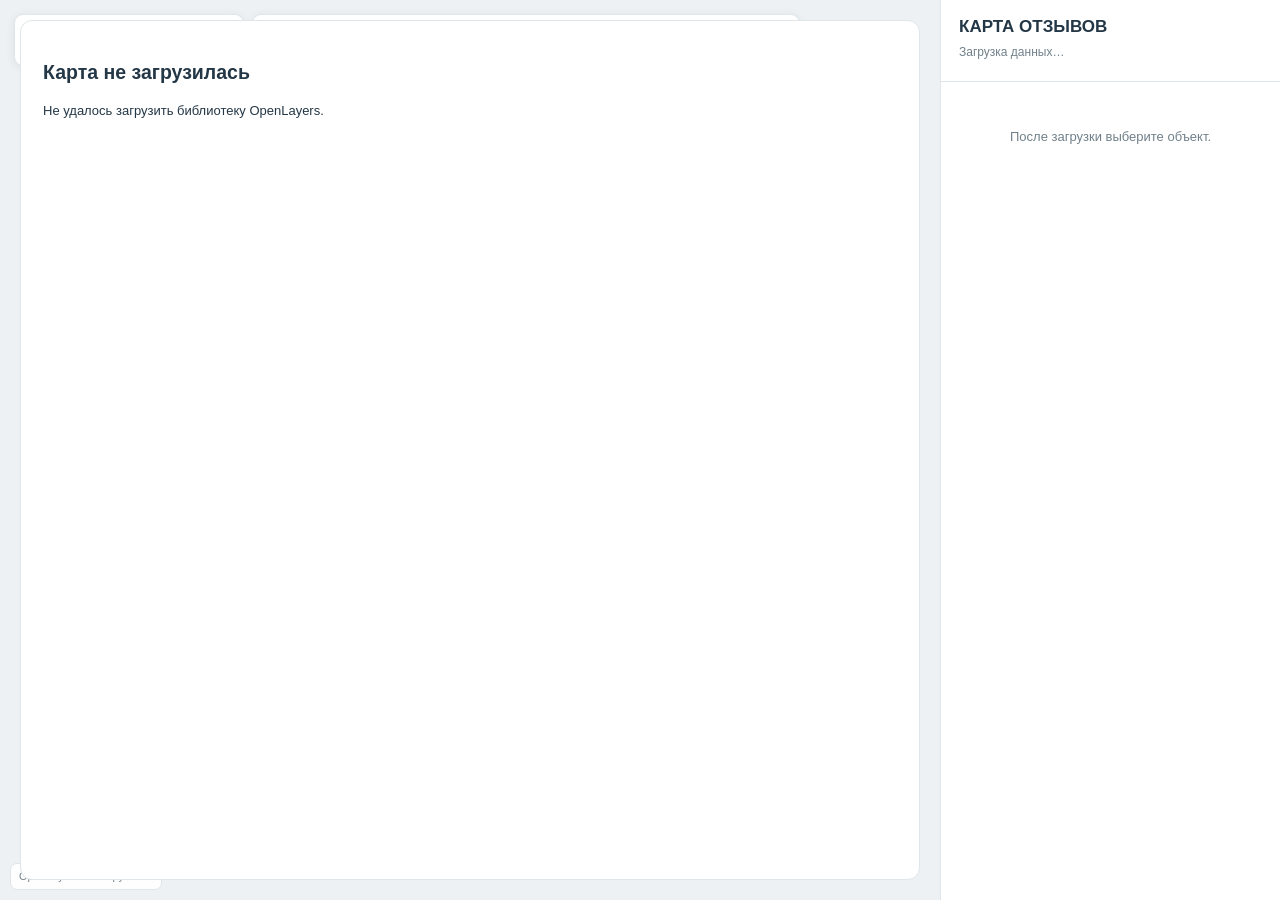
==== commit 88052d6e: "Load OpenLayers as a single browser bundle" ====
--- a/index.html
+++ b/index.html
@@ -8,6 +8,7 @@
   <link rel="preconnect" href="https://tiles.api-maps.yandex.ru" crossorigin>
   <link rel="preconnect" href="https://cdn.jsdelivr.net" crossorigin>
   <link rel="stylesheet" href="https://cdn.jsdelivr.net/npm/ol@10.10.0/ol.css">
+  <script src="https://cdn.jsdelivr.net/npm/ol@10.10.0/dist/ol.js"></script>
   <title>Карта отзывов</title>
   <style>
     :root{--navy:#243746;--orange:#ff7200;--text:#243746;--muted:#71808a;--line:#dfe5e9}
@@ -56,14 +57,7 @@
   </div>
   <aside class="sidebar"><div class="side-head"><div class="brand">КАРТА ОТЗЫВОВ</div><div id="summary" class="summary">Загрузка данных…</div><div id="status" class="status"></div></div><div id="detail" class="detail"><div class="empty">После загрузки выберите объект.</div></div></aside>
 </div>
-<script type="module">
-import Map from 'https://cdn.jsdelivr.net/npm/ol@10.10.0/Map.js/+esm';
-import View from 'https://cdn.jsdelivr.net/npm/ol@10.10.0/View.js/+esm';
-import TileLayer from 'https://cdn.jsdelivr.net/npm/ol@10.10.0/layer/Tile.js/+esm';
-import XYZ from 'https://cdn.jsdelivr.net/npm/ol@10.10.0/source/XYZ.js/+esm';
-import Overlay from 'https://cdn.jsdelivr.net/npm/ol@10.10.0/Overlay.js/+esm';
-import {fromLonLat} from 'https://cdn.jsdelivr.net/npm/ol@10.10.0/proj.js/+esm';
-import {boundingExtent} from 'https://cdn.jsdelivr.net/npm/ol@10.10.0/extent.js/+esm';
+<script>
 (() => {
   'use strict';
   const $=id=>document.getElementById(id),REGION_VIEW={moscow:{center:[37.6173,55.7558],zoom:8.8},spb:{center:[30.3159,59.9391],zoom:8.8}},state={data:null,map:null,source:null,overlays:[],selected:null,region:'all',providerNote:''};
@@ -77,16 +71,16 @@
   function markerElement(p){const el=document.createElement('button');el.type='button';el.className='marker '+(p.band||'none');el.title=p.name||'';el.innerHTML='<span>'+(p.rating==null?'—':Number(p.rating).toFixed(1))+'</span>'+(p.reviewCount==null?'':'<small>'+esc(p.reviewCount)+'</small>');el.addEventListener('click',()=>selectPoint(p));return el}
   function clearOverlays(){if(!state.map){state.overlays=[];return}for(const x of state.overlays){try{state.map.removeOverlay(x.overlay)}catch(_){}}state.overlays=[]}
   function renderList(points){$('fallbackList').classList.remove('hidden');$('fallbackGrid').innerHTML='';for(const p of points){const b=document.createElement('button');b.type='button';b.className='fallback-item';b.dataset.id=String(p.id);b.innerHTML='<strong>'+esc(p.name)+'</strong><span>'+(p.rating==null?'—':Number(p.rating).toFixed(1)+'★')+(p.reviewCount==null?'':' · '+esc(p.reviewCount)+' отзывов')+'</span>';b.addEventListener('click',()=>selectPoint(p));$('fallbackGrid').appendChild(b)}}
-  function renderMarkers(){clearOverlays();const points=filtered();$('fallbackList').classList.add('hidden');for(const p of points){const el=markerElement(p),overlay=new Overlay({element:el,position:fromLonLat([Number(p.coordinates[0]),Number(p.coordinates[1])]),positioning:'center-center',stopEvent:true});state.map.addOverlay(overlay);state.overlays.push({overlay,p,el})}updateSummary(points);return points}
-  function fitMap(points,animate=true){if(!state.map||!points.length)return;const view=state.map.getView();if(points.length===1){view.animate({center:fromLonLat([Number(points[0].coordinates[0]),Number(points[0].coordinates[1])]),zoom:12,duration:animate?250:0});return}const coords=points.map(p=>fromLonLat([Number(p.coordinates[0]),Number(p.coordinates[1])]));view.fit(boundingExtent(coords),{padding:[78,55,52,45],maxZoom:13,duration:animate?330:0})}
+  function renderMarkers(){clearOverlays();const points=filtered();$('fallbackList').classList.add('hidden');for(const p of points){const el=markerElement(p),overlay=new ol.Overlay({element:el,position:ol.proj.fromLonLat([Number(p.coordinates[0]),Number(p.coordinates[1])]),positioning:'center-center',stopEvent:true});state.map.addOverlay(overlay);state.overlays.push({overlay,p,el})}updateSummary(points);return points}
+  function fitMap(points,animate=true){if(!state.map||!points.length)return;const view=state.map.getView();if(points.length===1){view.animate({center:ol.proj.fromLonLat([Number(points[0].coordinates[0]),Number(points[0].coordinates[1])]),zoom:12,duration:animate?250:0});return}const coords=points.map(p=>ol.proj.fromLonLat([Number(p.coordinates[0]),Number(p.coordinates[1])]));view.fit(ol.extent.boundingExtent(coords),{padding:[78,55,52,45],maxZoom:13,duration:animate?330:0})}
   function imageProbe(src,timeout=5000){return new Promise((resolve,reject)=>{const img=new Image();let done=false;const finish=ok=>{if(done)return;done=true;clearTimeout(timer);img.onload=img.onerror=null;ok?resolve(src):reject(Error('resource unavailable'))};img.onload=()=>finish(true);img.onerror=()=>finish(false);const timer=setTimeout(()=>finish(false),timeout);img.src=src+(src.includes('?')?'&':'?')+'_='+Date.now()})}
   function tileAt(lon,lat,z){const n=2**z,x=Math.floor((lon+180)/360*n),r=lat*Math.PI/180;return{x,y:Math.floor((1-Math.log(Math.tan(r)+1/Math.cos(r))/Math.PI)/2*n),z}}
   function tileTemplate(key){return'https://tiles.api-maps.yandex.ru/v1/tiles/?x={x}&y={y}&z={z}&lang=ru_RU&l=map&projection=web_mercator&apikey='+encodeURIComponent(key)}
   function probeUrl(key){const t=tileAt(37.6173,55.7558,8);return tileTemplate(key).replace('{x}',t.x).replace('{y}',t.y).replace('{z}',t.z)}
-  async function initMap(){const key=String(state.data.options?.yandexTilesApiKey||'').trim();if(!key)throw Error('Ключ Яндекс Tiles API не настроен.');await Promise.all([imageProbe('assets/yandex-logo.png',3500),imageProbe(probeUrl(key),5500)]);let tileErrors=0,tileLoads=0;state.source=new XYZ({url:tileTemplate(key),projection:'EPSG:3857',crossOrigin:null,referrerPolicy:'strict-origin-when-cross-origin',minZoom:0,maxZoom:20,tileSize:256,wrapX:true,transition:100,tileLoadFunction:(tile,src)=>{const img=tile.getImage();img.removeAttribute('crossorigin');img.referrerPolicy='strict-origin-when-cross-origin';img.src=src}});state.source.on('tileloadend',()=>{tileLoads++});state.source.on('tileloaderror',()=>{tileErrors++;if(tileErrors>=5&&tileLoads===0)setTimeout(()=>showList('Подложка Яндекс недоступна'),0)});state.map=new Map({target:'map',layers:[new TileLayer({source:state.source,preload:1})],view:new View({center:fromLonLat([37.6173,55.7558]),zoom:8,minZoom:2,maxZoom:18}),controls:[]});providerNote('Яндекс Карты · Tiles API');$('yandexLogo').classList.add('visible');$('openMaps').classList.add('visible')}
+  async function initMap(){const key=String(state.data.options?.yandexTilesApiKey||'').trim();if(!key)throw Error('Ключ Яндекс Tiles API не настроен.');await Promise.all([imageProbe('assets/yandex-logo.png',3500),imageProbe(probeUrl(key),5500)]);let tileErrors=0,tileLoads=0;state.source=new ol.source.XYZ({url:tileTemplate(key),projection:'EPSG:3857',crossOrigin:null,referrerPolicy:'strict-origin-when-cross-origin',minZoom:0,maxZoom:20,tileSize:256,wrapX:true,transition:100,tileLoadFunction:(tile,src)=>{const img=tile.getImage();img.removeAttribute('crossorigin');img.referrerPolicy='strict-origin-when-cross-origin';img.src=src}});state.source.on('tileloadend',()=>{tileLoads++});state.source.on('tileloaderror',()=>{tileErrors++;if(tileErrors>=5&&tileLoads===0)setTimeout(()=>showList('Подложка Яндекс недоступна'),0)});state.map=new ol.Map({target:'map',layers:[new ol.layer.Tile({source:state.source,preload:1})],view:new ol.View({center:ol.proj.fromLonLat([37.6173,55.7558]),zoom:8,minZoom:2,maxZoom:18}),controls:[]});providerNote('Яндекс Карты · Tiles API');$('yandexLogo').classList.add('visible');$('openMaps').classList.add('visible')}
   function showList(note){if(state.map){try{state.map.setTarget(null)}catch(_){}state.map=null}clearOverlays();providerNote(note||'Режим списка');$('yandexLogo').classList.remove('visible');$('openMaps').classList.remove('visible');const points=filtered();renderList(points);updateSummary(points)}
   function bind(){$('regions').addEventListener('click',e=>{const b=e.target.closest('button[data-region]');if(!b)return;state.region=b.dataset.region;[...$('regions').querySelectorAll('button')].forEach(x=>x.classList.toggle('active',x===b));state.selected=null;$('detail').innerHTML='<div class="empty">Выберите объект.</div>';if(state.map){const points=renderMarkers();fitMap(points,true)}else{const points=filtered();renderList(points);updateSummary(points)}});for(const id of ['activeOnly','below','low30','attention'])$(id).addEventListener('change',()=>{state.selected=null;$('detail').innerHTML='<div class="empty">Выберите объект.</div>';if(state.map){const points=renderMarkers();fitMap(points,true)}else{const points=filtered();renderList(points);updateSummary(points)}})}
-  async function start(){bind();try{state.data=await loadData();applyOptions();if(state.data.enabled===false){showList('Карта отзывов отключена');$('loading').classList.add('hidden');return}setLoad('Подключаю карту…',42,'Загружаю подложку Яндекс.');await initMap();setLoad('Рисую объекты…',82,state.providerNote);const points=renderMarkers();fitMap(points,false);await sleep(80);setLoad('Готово',100,'');$('loading').classList.add('done');setTimeout(()=>$('loading').classList.add('hidden'),220)}catch(e){console.error(e);showList('Карта недоступна · показан список объектов');$('loading').classList.add('hidden')}}
+  async function start(){bind();if(!window.ol){providerNote('OpenLayers не загрузился');$('loading').classList.add('hidden');$('error').innerHTML='<h2>Карта не загрузилась</h2><p>Не удалось загрузить библиотеку OpenLayers.</p>';$('error').classList.remove('hidden');return}try{state.data=await loadData();applyOptions();if(state.data.enabled===false){showList('Карта отзывов отключена');$('loading').classList.add('hidden');return}setLoad('Подключаю карту…',42,'Загружаю подложку Яндекс.');await initMap();setLoad('Рисую объекты…',82,state.providerNote);const points=renderMarkers();fitMap(points,false);await sleep(80);setLoad('Готово',100,'');$('loading').classList.add('done');setTimeout(()=>$('loading').classList.add('hidden'),220)}catch(e){console.error(e);showList('Карта недоступна · показан список объектов');$('loading').classList.add('hidden')}}
   start();
 })();
 </script>
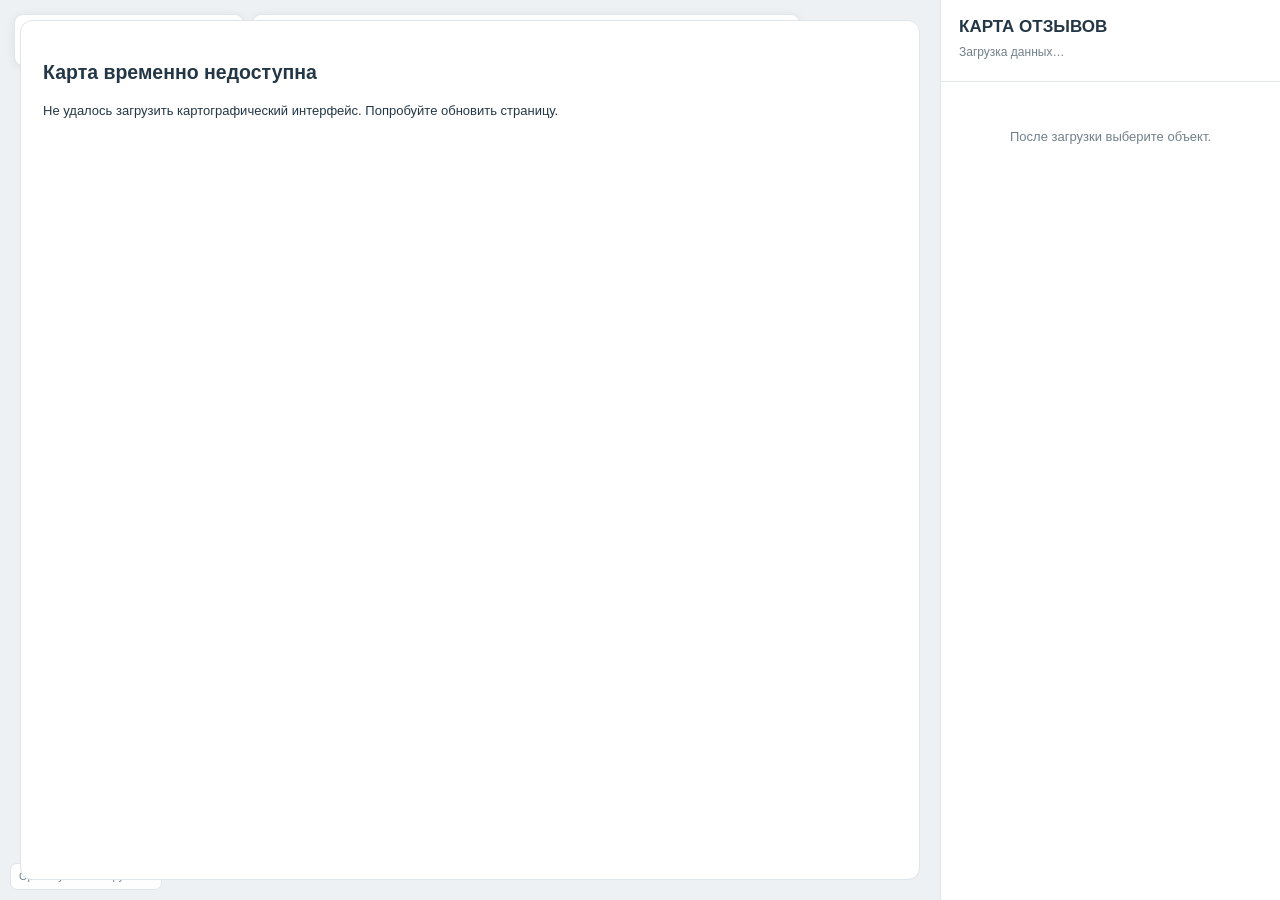
==== commit 6d833cbf: "Clean up review map diagnostics after Tiles validation" ====
--- a/index.html
+++ b/index.html
@@ -77,10 +77,10 @@
   function tileAt(lon,lat,z){const n=2**z,x=Math.floor((lon+180)/360*n),r=lat*Math.PI/180;return{x,y:Math.floor((1-Math.log(Math.tan(r)+1/Math.cos(r))/Math.PI)/2*n),z}}
   function tileTemplate(key){return'https://tiles.api-maps.yandex.ru/v1/tiles/?x={x}&y={y}&z={z}&lang=ru_RU&l=map&projection=web_mercator&apikey='+encodeURIComponent(key)}
   function probeUrl(key){const t=tileAt(37.6173,55.7558,8);return tileTemplate(key).replace('{x}',t.x).replace('{y}',t.y).replace('{z}',t.z)}
-  async function initMap(){const key=String(state.data.options?.yandexTilesApiKey||'').trim();if(!key)throw Error('Ключ Яндекс Tiles API не настроен.');await Promise.all([imageProbe('assets/yandex-logo.png',3500),imageProbe(probeUrl(key),5500)]);let tileErrors=0,tileLoads=0;state.source=new ol.source.XYZ({url:tileTemplate(key),projection:'EPSG:3857',crossOrigin:null,referrerPolicy:'strict-origin-when-cross-origin',minZoom:0,maxZoom:20,tileSize:256,wrapX:true,transition:100,tileLoadFunction:(tile,src)=>{const img=tile.getImage();img.removeAttribute('crossorigin');img.referrerPolicy='strict-origin-when-cross-origin';img.src=src}});state.source.on('tileloadend',()=>{tileLoads++});state.source.on('tileloaderror',()=>{tileErrors++;if(tileErrors>=5&&tileLoads===0)setTimeout(()=>showList('Подложка Яндекс недоступна'),0)});state.map=new ol.Map({target:'map',layers:[new ol.layer.Tile({source:state.source,preload:1})],view:new ol.View({center:ol.proj.fromLonLat([37.6173,55.7558]),zoom:8,minZoom:2,maxZoom:18}),controls:[]});providerNote('Яндекс Карты · Tiles API');$('yandexLogo').classList.add('visible');$('openMaps').classList.add('visible')}
+  async function initMap(){const key=String(state.data.options?.yandexTilesApiKey||'').trim();if(!key)throw Error('Ключ Яндекс Tiles API не настроен.');try{await imageProbe('assets/yandex-logo.png',3500)}catch(_){throw Error('Не загрузился официальный логотип Яндекса')}try{await imageProbe(probeUrl(key),5500)}catch(_){throw Error('Подложка Яндекс временно недоступна')}let tileErrors=0,tileLoads=0;state.source=new ol.source.XYZ({url:tileTemplate(key),projection:'EPSG:3857',crossOrigin:null,referrerPolicy:'strict-origin-when-cross-origin',minZoom:0,maxZoom:20,tileSize:256,wrapX:true,transition:100,tileLoadFunction:(tile,src)=>{const img=tile.getImage();img.removeAttribute('crossorigin');img.referrerPolicy='strict-origin-when-cross-origin';img.src=src}});state.source.on('tileloadend',()=>{tileLoads++});state.source.on('tileloaderror',()=>{tileErrors++;if(tileErrors>=5&&tileLoads===0)setTimeout(()=>showList('Подложка Яндекс недоступна'),0)});state.map=new ol.Map({target:'map',layers:[new ol.layer.Tile({source:state.source,preload:1})],view:new ol.View({center:ol.proj.fromLonLat([37.6173,55.7558]),zoom:8,minZoom:2,maxZoom:18}),controls:[]});providerNote('Яндекс Карты · Tiles API');$('yandexLogo').classList.add('visible');$('openMaps').classList.add('visible')}
   function showList(note){if(state.map){try{state.map.setTarget(null)}catch(_){}state.map=null}clearOverlays();providerNote(note||'Режим списка');$('yandexLogo').classList.remove('visible');$('openMaps').classList.remove('visible');const points=filtered();renderList(points);updateSummary(points)}
   function bind(){$('regions').addEventListener('click',e=>{const b=e.target.closest('button[data-region]');if(!b)return;state.region=b.dataset.region;[...$('regions').querySelectorAll('button')].forEach(x=>x.classList.toggle('active',x===b));state.selected=null;$('detail').innerHTML='<div class="empty">Выберите объект.</div>';if(state.map){const points=renderMarkers();fitMap(points,true)}else{const points=filtered();renderList(points);updateSummary(points)}});for(const id of ['activeOnly','below','low30','attention'])$(id).addEventListener('change',()=>{state.selected=null;$('detail').innerHTML='<div class="empty">Выберите объект.</div>';if(state.map){const points=renderMarkers();fitMap(points,true)}else{const points=filtered();renderList(points);updateSummary(points)}})}
-  async function start(){bind();if(!window.ol){providerNote('OpenLayers не загрузился');$('loading').classList.add('hidden');$('error').innerHTML='<h2>Карта не загрузилась</h2><p>Не удалось загрузить библиотеку OpenLayers.</p>';$('error').classList.remove('hidden');return}try{state.data=await loadData();applyOptions();if(state.data.enabled===false){showList('Карта отзывов отключена');$('loading').classList.add('hidden');return}setLoad('Подключаю карту…',42,'Загружаю подложку Яндекс.');await initMap();setLoad('Рисую объекты…',82,state.providerNote);const points=renderMarkers();fitMap(points,false);await sleep(80);setLoad('Готово',100,'');$('loading').classList.add('done');setTimeout(()=>$('loading').classList.add('hidden'),220)}catch(e){console.error(e);showList('Карта недоступна · показан список объектов');$('loading').classList.add('hidden')}}
+  async function start(){bind();if(!window.ol){providerNote('OpenLayers не загрузился');$('loading').classList.add('hidden');$('error').innerHTML='<h2>Карта временно недоступна</h2><p>Не удалось загрузить картографический интерфейс. Попробуйте обновить страницу.</p>';$('error').classList.remove('hidden');return}try{state.data=await loadData();applyOptions();if(state.data.enabled===false){showList('Карта отзывов отключена');$('loading').classList.add('hidden');return}setLoad('Подключаю карту…',42,'Загружаю подложку Яндекс.');await initMap();setLoad('Рисую объекты…',82,state.providerNote);const points=renderMarkers();fitMap(points,false);await sleep(80);setLoad('Готово',100,'');$('loading').classList.add('done');setTimeout(()=>$('loading').classList.add('hidden'),220)}catch(e){console.error(e);showList((e&&e.message?e.message:'Карта недоступна')+' · показан список объектов');$('loading').classList.add('hidden')}}
   start();
 })();
 </script>
